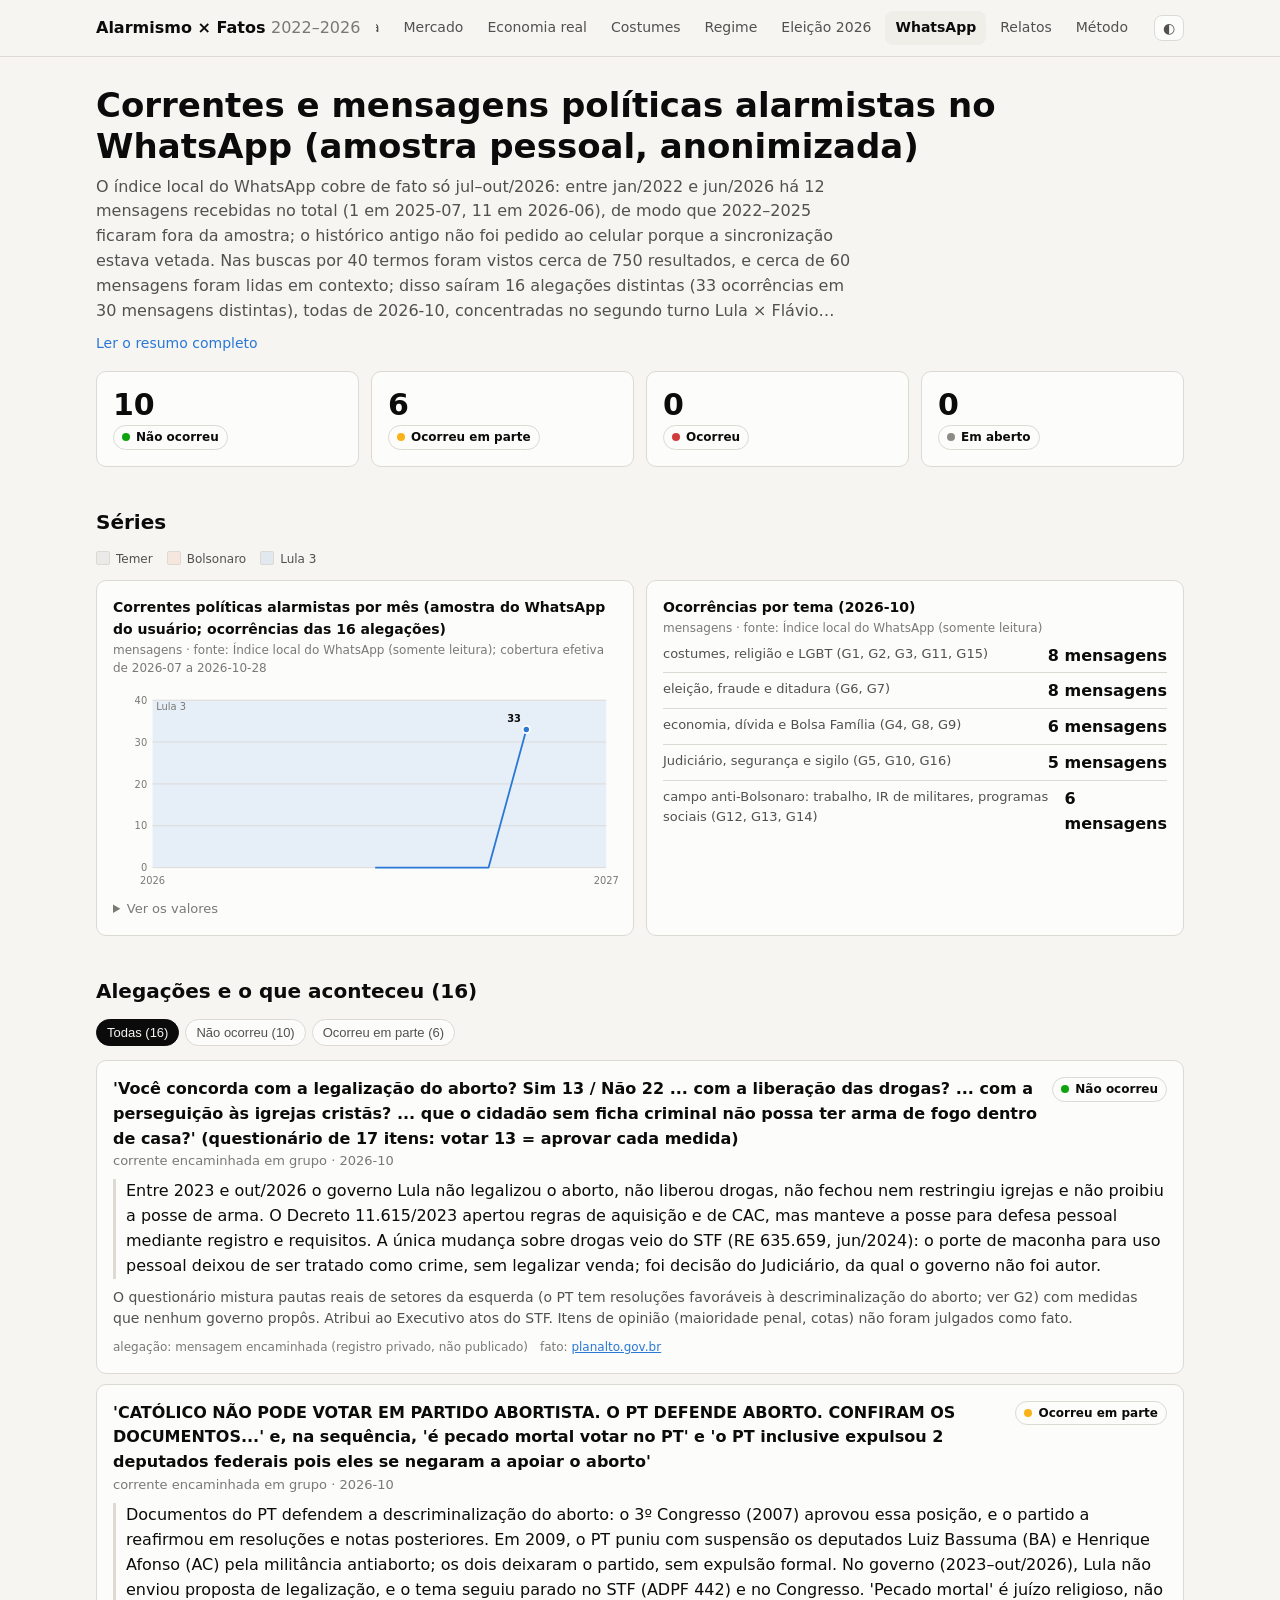
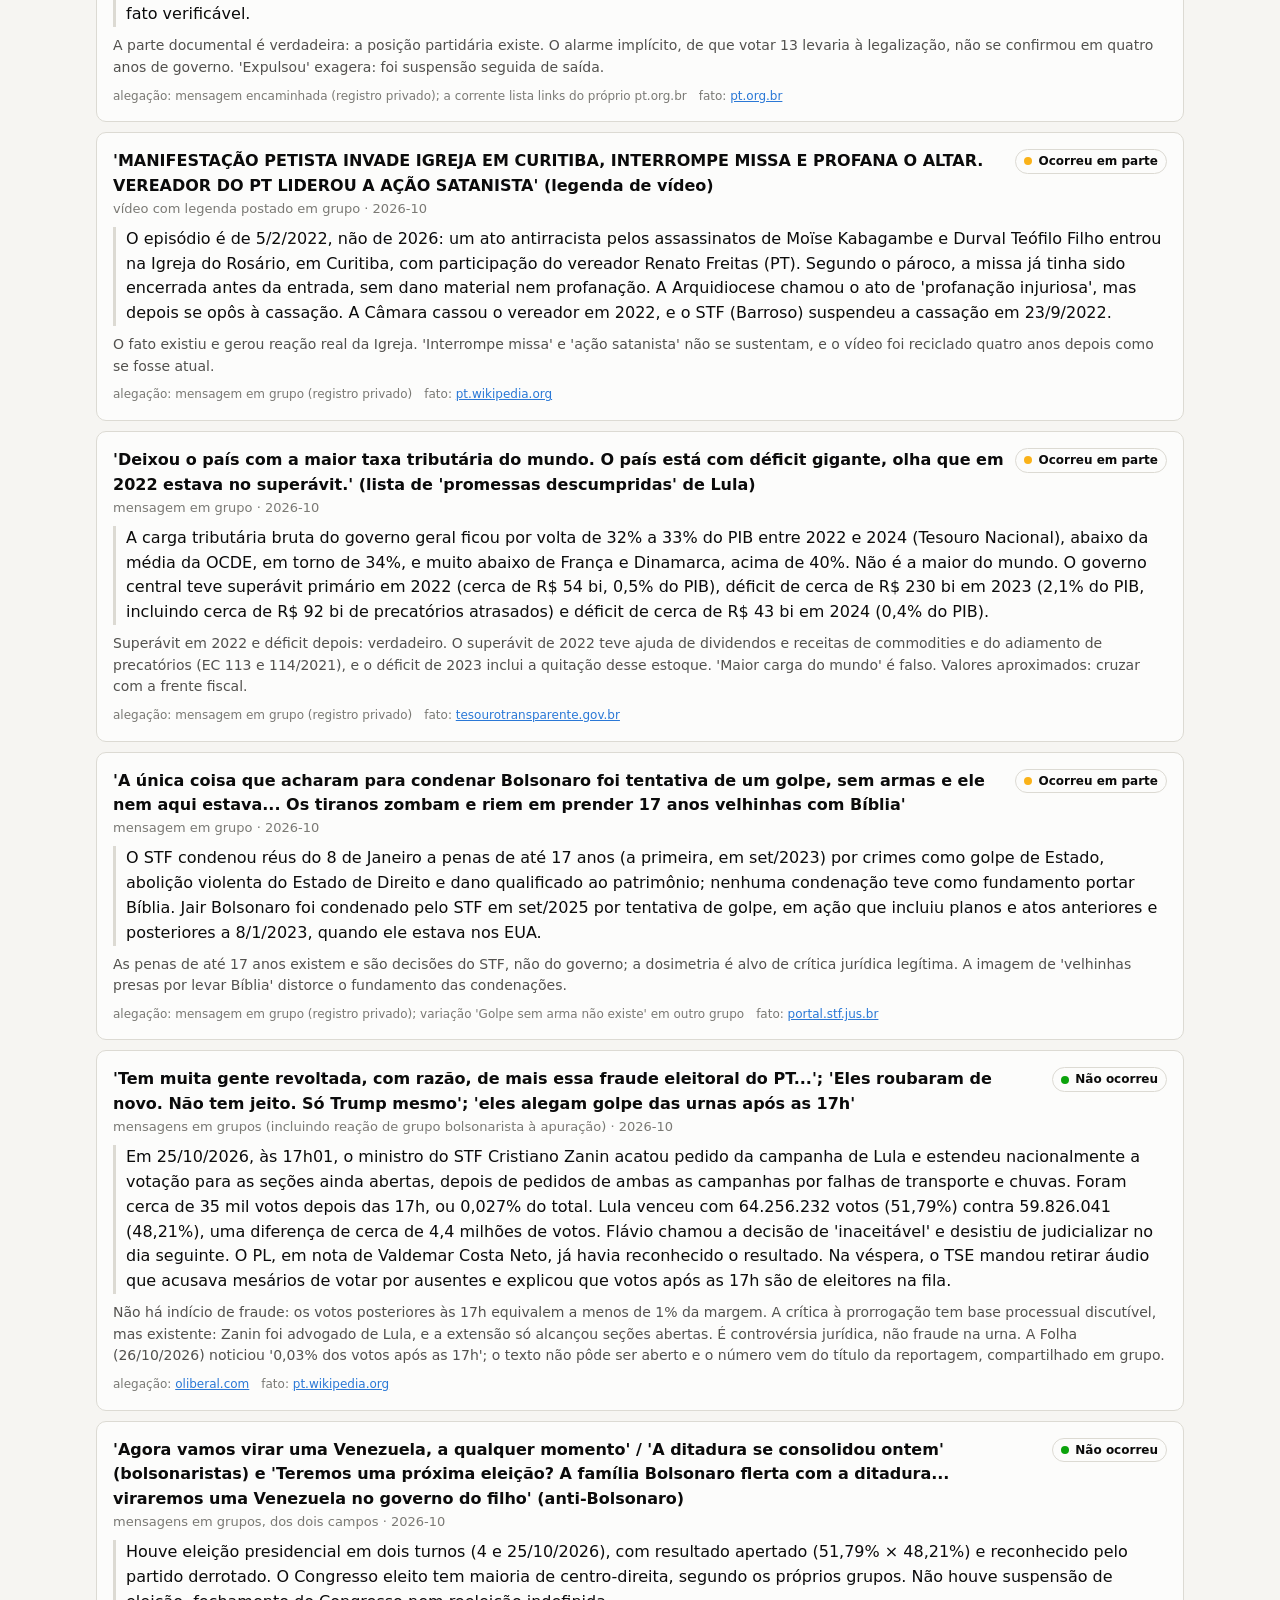
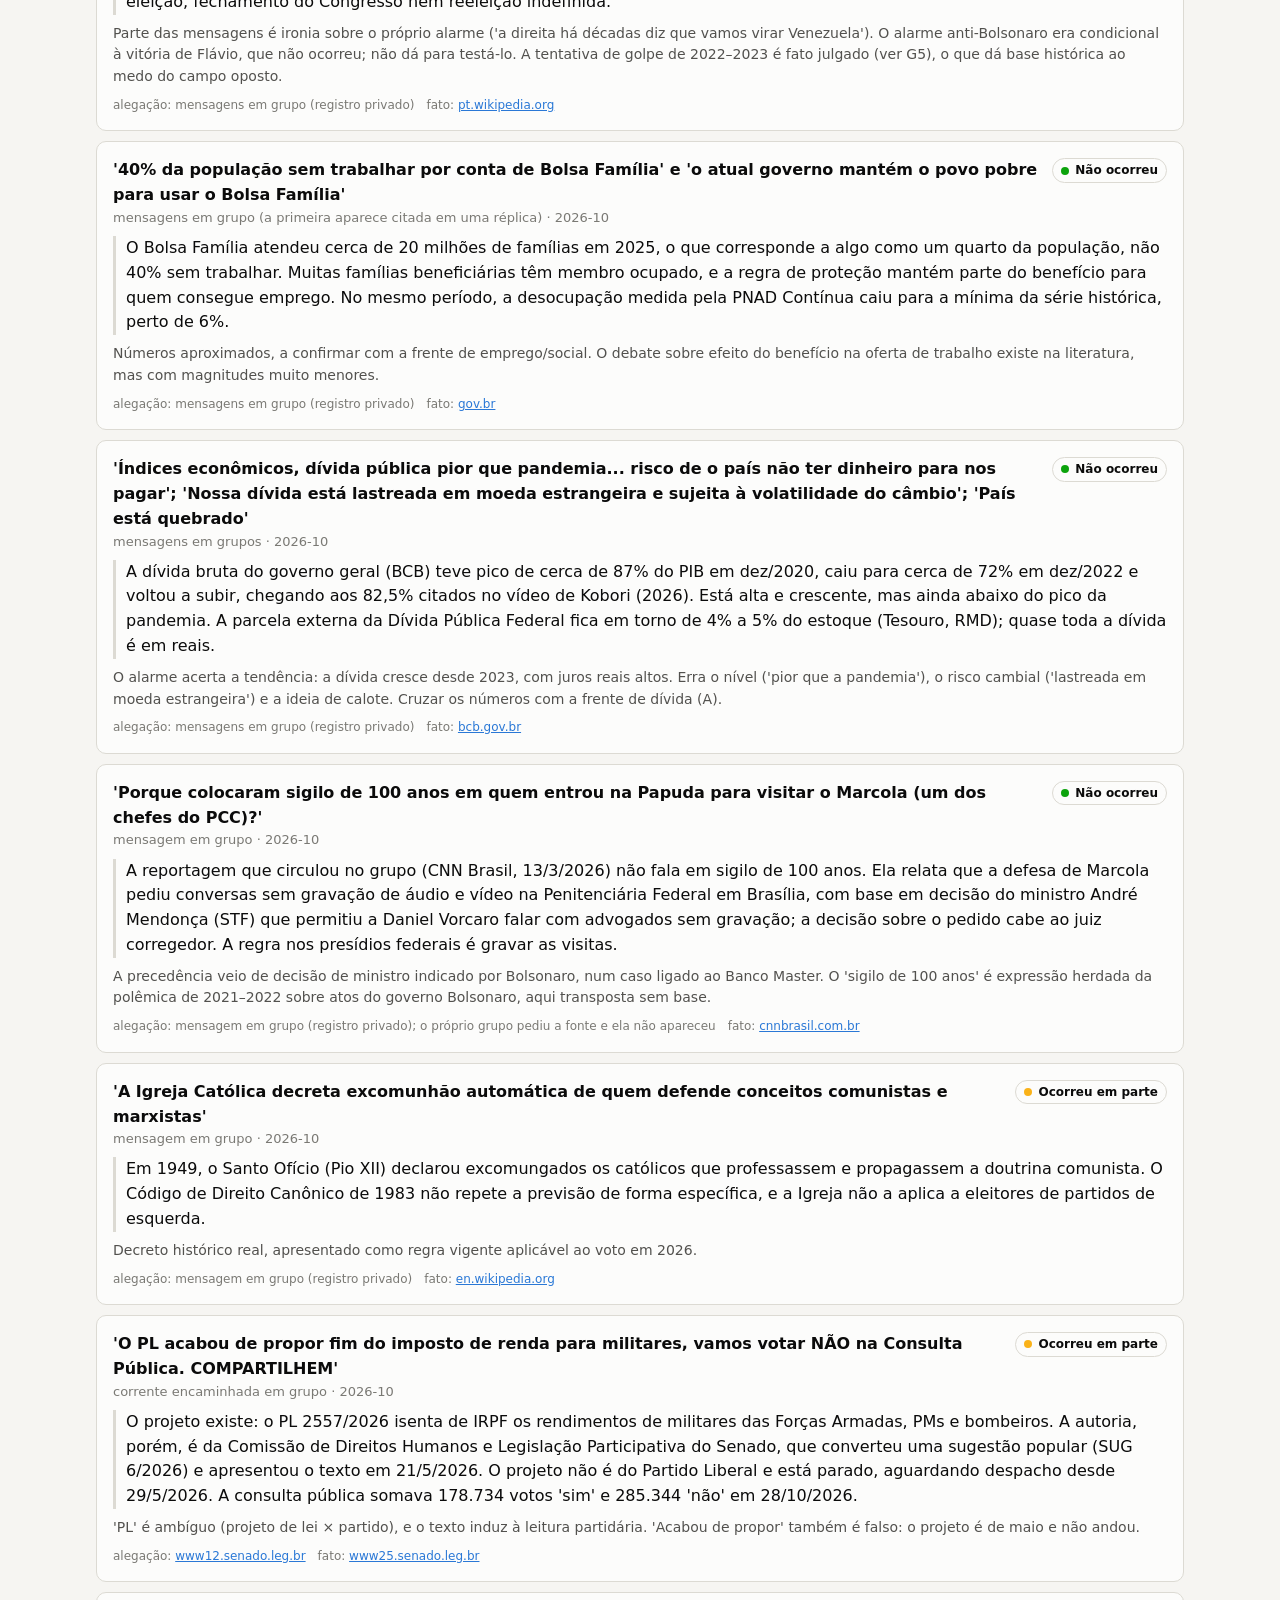
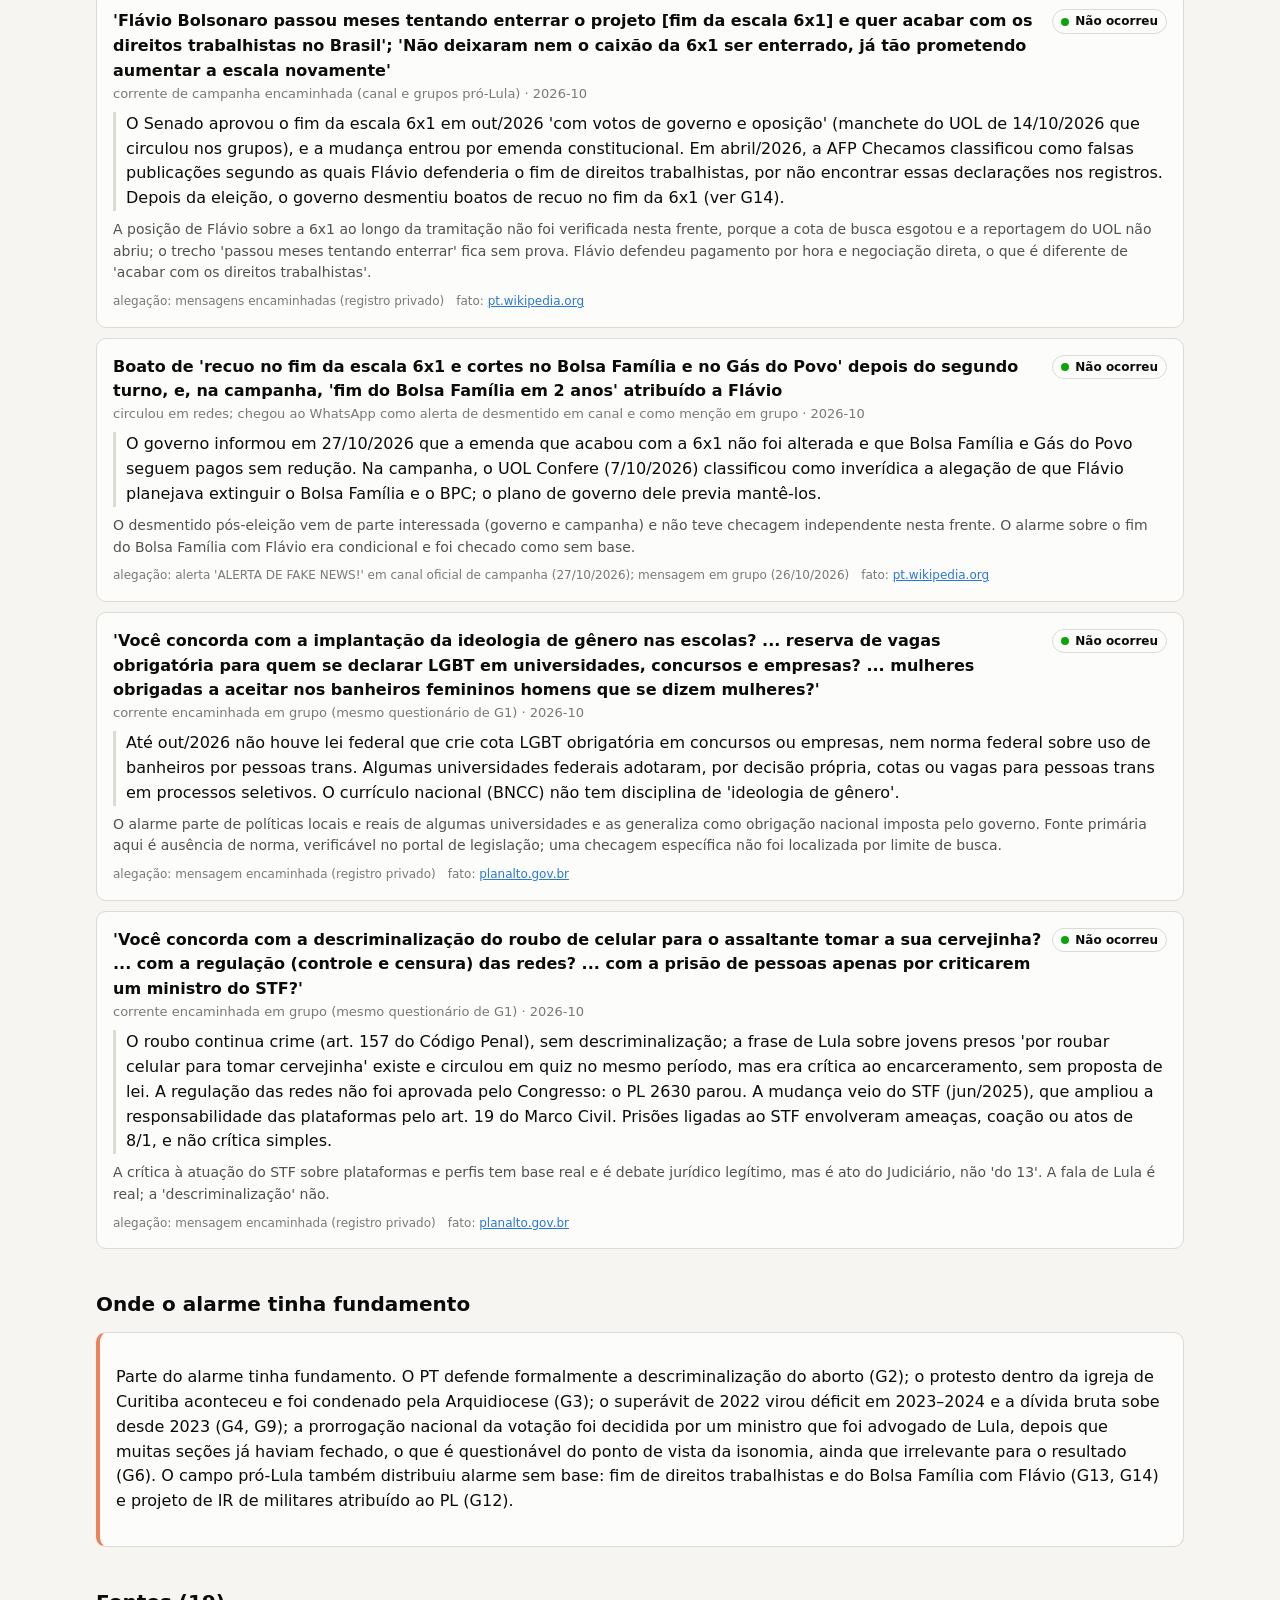
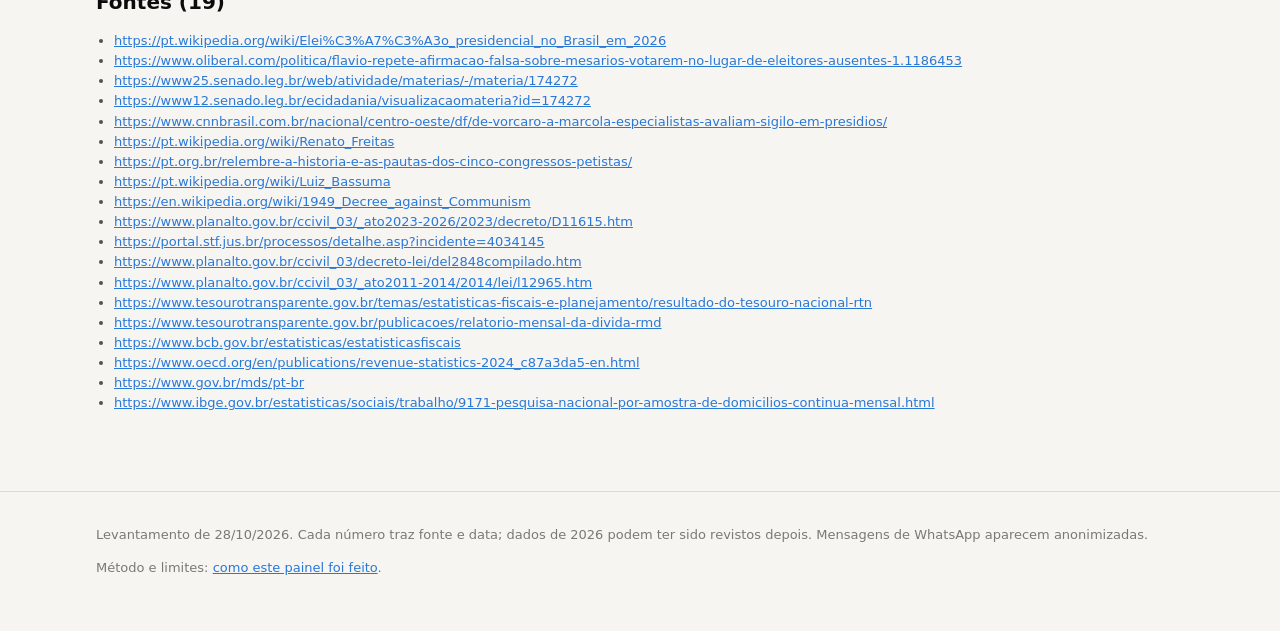
==== whatsapp.html @ 0f677ebc "Painel Alarmismo × Fatos (2022–2026) Oito frentes: dívida, mercado, economia real, costumes, regime," ====
<!doctype html>
<html lang="pt-BR">
<head>
<meta charset="utf-8">
<meta name="viewport" content="width=device-width, initial-scale=1">
<title>Correntes e mensagens políticas alarmistas no WhatsApp (amostra pessoal, anonimizada)</title>
<meta name="description" content="O índice local do WhatsApp cobre de fato só jul–out/2026: entre jan/2022 e jun/2026 há 12 mensagens recebidas no total (1 em 2025-07, 11 em 2026-06), de modo que 2022–2025 ficaram fora da amostra; o h">
<link rel="icon" href="data:image/svg+xml,%3Csvg xmlns='http://www.w3.org/2000/svg' viewBox='0 0 16 16'%3E%3Crect width='16' height='16' rx='3' fill='%232a78d6'/%3E%3Cpath d='M3 12l3-4 3 2 4-6' stroke='white' stroke-width='1.6' fill='none'/%3E%3C/svg%3E">
<link rel="stylesheet" href="assets/style.css">
</head>
<body data-page="G">
<main><div class="wrap"></div></main>
<script src="data/dados.js"></script>
<script src="assets/app.js"></script>
</body>
</html>
---- assets/style.css ----
:root {
  color-scheme: light;
  --bg: #f6f5f2;
  --surface: #fcfcfb;
  --surface-2: #efeee9;
  --line: #dcdad3;
  --text: #0b0b0b;
  --text-2: #52514e;
  --text-3: #7a7974;
  --accent: #2a78d6;
  --series-1: #2a78d6;
  --band-bolso: rgba(235, 104, 52, .10);
  --band-lula: rgba(42, 120, 214, .10);
  --band-temer: rgba(120, 120, 120, .08);
  --good: #0ca30c;
  --warning: #fab219;
  --serious: #ec835a;
  --critical: #d03b3b;
  --neutral: #8c8b86;
  --radius: 10px;
}
@media (prefers-color-scheme: dark) {
  :root:not([data-theme="light"]) {
    color-scheme: dark;
    --bg: #121211;
    --surface: #1a1a19;
    --surface-2: #232321;
    --line: #34342f;
    --text: #f0efec;
    --text-2: #c3c2b7;
    --text-3: #9a998f;
    --accent: #3987e5;
    --series-1: #3987e5;
    --band-bolso: rgba(217, 89, 38, .16);
    --band-lula: rgba(57, 135, 229, .16);
    --band-temer: rgba(160, 160, 160, .10);
  }
}
:root[data-theme="dark"] {
  color-scheme: dark;
  --bg: #121211;
  --surface: #1a1a19;
  --surface-2: #232321;
  --line: #34342f;
  --text: #f0efec;
  --text-2: #c3c2b7;
  --text-3: #9a998f;
  --accent: #3987e5;
  --series-1: #3987e5;
  --band-bolso: rgba(217, 89, 38, .16);
  --band-lula: rgba(57, 135, 229, .16);
  --band-temer: rgba(160, 160, 160, .10);
}

* { box-sizing: border-box; }
html { -webkit-text-size-adjust: 100%; }
body {
  margin: 0;
  background: var(--bg);
  color: var(--text);
  font: 16px/1.55 system-ui, -apple-system, "Segoe UI", Roboto, sans-serif;
}
a { color: var(--accent); }
.wrap { max-width: 1120px; margin: 0 auto; padding: 0 16px; }

/* topo */
header.top {
  position: sticky; top: 0; z-index: 10;
  background: color-mix(in srgb, var(--bg) 92%, transparent);
  backdrop-filter: blur(6px);
  border-bottom: 1px solid var(--line);
}
header.top .wrap { display: flex; align-items: center; gap: 16px; min-height: 56px; }
.brand { font-weight: 700; text-decoration: none; color: var(--text); white-space: nowrap; }
.brand span { color: var(--text-3); font-weight: 500; }
nav.tabs { display: flex; gap: 4px; overflow-x: auto; scrollbar-width: none; flex: 1; }
nav.tabs::-webkit-scrollbar { display: none; }
nav.tabs a {
  padding: 6px 10px; border-radius: 8px; text-decoration: none;
  color: var(--text-2); font-size: 14px; white-space: nowrap;
}
nav.tabs a:hover { background: var(--surface-2); }
nav.tabs a[aria-current="page"] { background: var(--surface-2); color: var(--text); font-weight: 600; }
@media (max-width: 640px) {
  header.top .wrap { flex-wrap: wrap; gap: 6px 12px; padding-top: 8px; }
  .brand { flex: 1; }
  nav.tabs { order: 3; flex-basis: 100%; padding-bottom: 8px; }
}
#theme {
  border: 1px solid var(--line); background: var(--surface); color: var(--text-2);
  border-radius: 8px; padding: 4px 8px; cursor: pointer; font-size: 14px;
}

/* corpo */
main { padding: 28px 0 64px; }
h1 { font-size: clamp(24px, 4vw, 34px); line-height: 1.2; margin: 0 0 8px; }
h2 { font-size: 20px; margin: 40px 0 12px; }
h3 { font-size: 16px; margin: 0 0 6px; }
.lede { color: var(--text-2); max-width: 760px; margin: 0 0 8px; }
.meta { color: var(--text-3); font-size: 13px; }
.lede.clamp { display: -webkit-box; -webkit-line-clamp: 6; -webkit-box-orient: vertical; overflow: hidden; }
.mais { border: 0; background: none; color: var(--accent); padding: 0; margin: 0 0 16px; cursor: pointer; font: inherit; font-size: 14px; }

.card {
  background: var(--surface); border: 1px solid var(--line);
  border-radius: var(--radius); padding: 16px;
}
.grid { display: grid; gap: 12px; }
.grid.k { grid-template-columns: repeat(auto-fit, minmax(170px, 1fr)); }
.grid.c2 { grid-template-columns: repeat(auto-fit, minmax(320px, 1fr)); }
@media (max-width: 400px) { .grid.c2 { grid-template-columns: 1fr; } }

.kpi .v { font-size: 30px; font-weight: 700; line-height: 1.1; font-variant-numeric: tabular-nums; }
.kpi .l { color: var(--text-2); font-size: 13px; margin-top: 4px; }

/* veredito */
.badge {
  display: inline-flex; align-items: center; gap: 6px;
  font-size: 12px; font-weight: 600; padding: 2px 8px; border-radius: 999px;
  border: 1px solid var(--line); color: var(--text); white-space: nowrap;
}
.badge i { width: 8px; height: 8px; border-radius: 50%; display: inline-block; }
.v-nao_ocorreu i { background: var(--good); }
.v-ocorreu_parcialmente i { background: var(--warning); }
.v-ocorreu i { background: var(--critical); }
.v-em_aberto i { background: var(--neutral); }

/* filtros */
.filters { display: flex; flex-wrap: wrap; gap: 6px; margin: 8px 0 14px; }
.filters button {
  border: 1px solid var(--line); background: var(--surface); color: var(--text-2);
  padding: 5px 10px; border-radius: 999px; cursor: pointer; font-size: 13px;
}
.filters button[aria-pressed="true"] { background: var(--text); color: var(--bg); border-color: var(--text); }

/* alegações */
.claims { display: grid; gap: 10px; }
.claim { display: grid; gap: 8px; }
.claim .head { display: flex; justify-content: space-between; gap: 10px; align-items: flex-start; }
.claim .quote { font-weight: 600; }
.claim .who { color: var(--text-3); font-size: 13px; }
.claim .fact { border-left: 3px solid var(--line); padding-left: 10px; }
.claim .note { color: var(--text-2); font-size: 14px; }
.claim .src { font-size: 12px; color: var(--text-3); display: flex; gap: 12px; flex-wrap: wrap; }

/* comparativo em blocos (sem tabela no celular) */
.cmp { display: grid; gap: 10px; }
.cmp .row { display: grid; grid-template-columns: 1.1fr 1fr 1fr; gap: 12px; }
.cmp .row > div:first-child { font-weight: 600; }
.cmp .lbl { display: none; font-size: 11px; text-transform: uppercase; letter-spacing: .04em; color: var(--text-3); }
.cmp .read { grid-column: 1 / -1; color: var(--text-2); font-size: 14px; }
.cmp .hdr { color: var(--text-3); font-size: 12px; text-transform: uppercase; letter-spacing: .04em; }
@media (max-width: 640px) {
  .cmp .row { grid-template-columns: 1fr; gap: 4px; }
  .cmp .hdr { display: none; }
  .cmp .lbl { display: block; }
}
.sw { display: inline-block; width: 10px; height: 10px; border-radius: 2px; margin-right: 6px; vertical-align: middle; }
.sw.b { background: var(--serious); }
.sw.l { background: var(--series-1); }

/* gráficos */
.chart { position: relative; }
.chart svg { width: 100%; height: auto; display: block; overflow: visible; }
.chart .ttl { font-weight: 600; font-size: 14px; }
.chart .sub { color: var(--text-3); font-size: 12px; margin-bottom: 6px; }
.chart text { fill: var(--text-3); font-size: 11px; }
.chart .grid-l { stroke: var(--line); stroke-width: 1; }
.chart .ln { fill: none; stroke: var(--series-1); stroke-width: 2; stroke-linejoin: round; }
.chart .dot { fill: var(--series-1); stroke: var(--surface); stroke-width: 2; }
.chart .band-b { fill: var(--band-bolso); }
.chart .band-l { fill: var(--band-lula); }
.chart .band-t { fill: var(--band-temer); }
.chart .xh { stroke: var(--text-3); stroke-width: 1; stroke-dasharray: 3 3; }
.vals { display: grid; gap: 6px; margin-top: 6px; }
.val { display: flex; justify-content: space-between; gap: 12px; border-bottom: 1px solid var(--line); padding-bottom: 4px; }
.val:last-child { border-bottom: 0; }
.vt { color: var(--text-2); font-size: 13px; }
.vv { font-weight: 600; font-variant-numeric: tabular-nums; }
.tip {
  position: absolute; pointer-events: none; background: var(--text); color: var(--bg);
  font-size: 12px; padding: 6px 8px; border-radius: 6px; white-space: nowrap;
  transform: translate(-50%, -110%); opacity: 0; transition: opacity .08s;
}
.legend-bands { display: flex; gap: 14px; flex-wrap: wrap; font-size: 12px; color: var(--text-2); margin: 4px 0 12px; }
.legend-bands span::before {
  content: ""; display: inline-block; width: 12px; height: 12px; border-radius: 2px;
  margin-right: 6px; vertical-align: -2px; border: 1px solid var(--line);
}
.legend-bands .t::before { background: var(--band-temer); }
.legend-bands .b::before { background: var(--band-bolso); }
.legend-bands .l::before { background: var(--band-lula); }
details.tbl { margin-top: 8px; font-size: 13px; }
details.tbl summary { cursor: pointer; color: var(--text-3); }
details.tbl ol { columns: 2; margin: 6px 0 0; padding-left: 20px; color: var(--text-2); font-variant-numeric: tabular-nums; }

/* barras empilhadas do índice */
.stack { display: flex; height: 14px; border-radius: 4px; overflow: hidden; gap: 2px; background: var(--surface-2); }
.stack > div { min-width: 2px; }
.stack .nao_ocorreu { background: var(--good); }
.stack .ocorreu_parcialmente { background: var(--warning); }
.stack .ocorreu { background: var(--critical); }
.stack .em_aberto { background: var(--neutral); }
.frente-card { text-decoration: none; color: inherit; display: grid; gap: 10px; }
.frente-card:hover { border-color: var(--text-3); }
.counts { display: flex; gap: 10px; flex-wrap: wrap; font-size: 12px; color: var(--text-2); }

.callout { border-left: 4px solid var(--warning); }
.contra { border-left: 4px solid var(--serious); }
.video { aspect-ratio: 16 / 9; width: 100%; max-width: 720px; display: block; border: 0; border-radius: var(--radius); }
.capa { position: relative; padding: 0; overflow: hidden; cursor: pointer; background: #000; }
.capa img { width: 100%; height: 100%; object-fit: cover; display: block; opacity: .85; }
.capa .play {
  position: absolute; left: 50%; top: 50%; transform: translate(-50%, -50%);
  width: 64px; height: 64px; border-radius: 50%; background: rgba(0,0,0,.7); color: #fff;
  font-size: 26px; display: grid; place-items: center; padding-left: 4px;
}
.capa:hover img { opacity: 1; }
ul.fontes { font-size: 13px; color: var(--text-2); padding-left: 18px; word-break: break-word; }
footer { color: var(--text-3); font-size: 13px; border-top: 1px solid var(--line); padding: 20px 0 40px; }
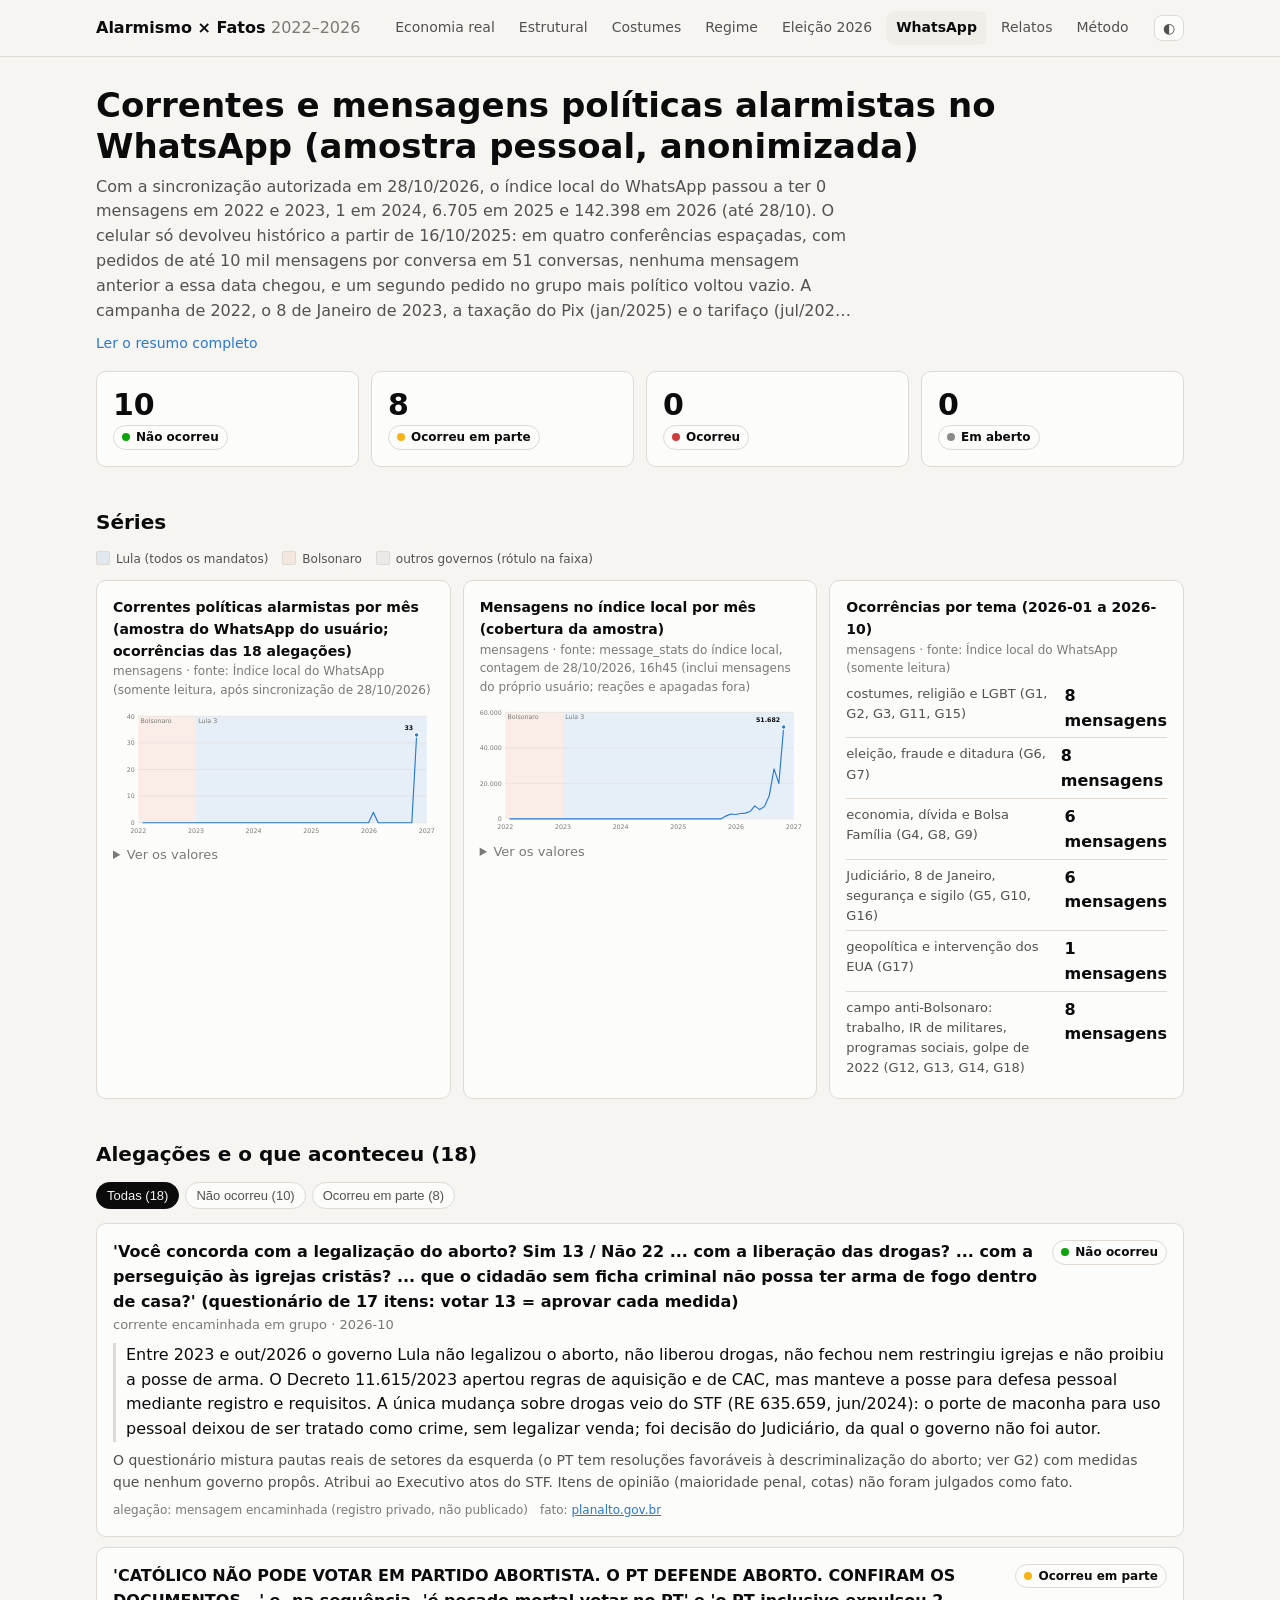
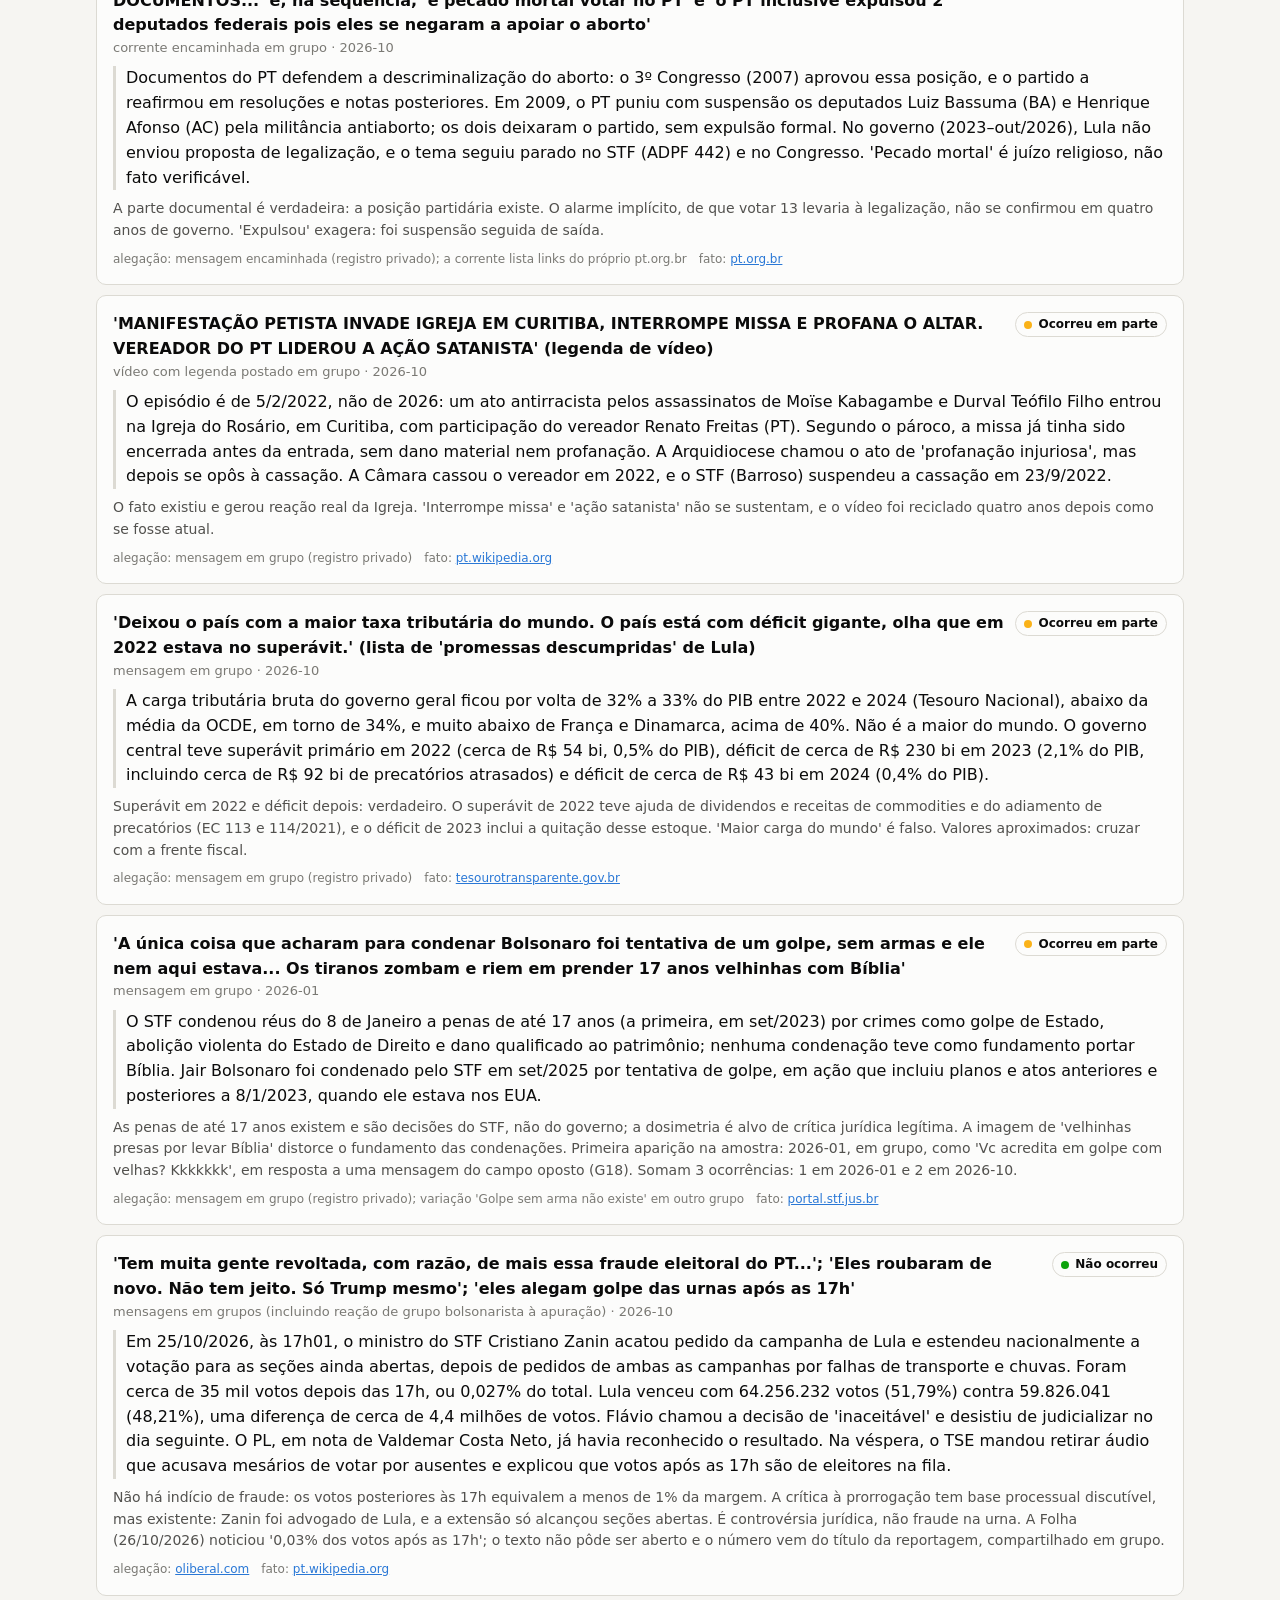
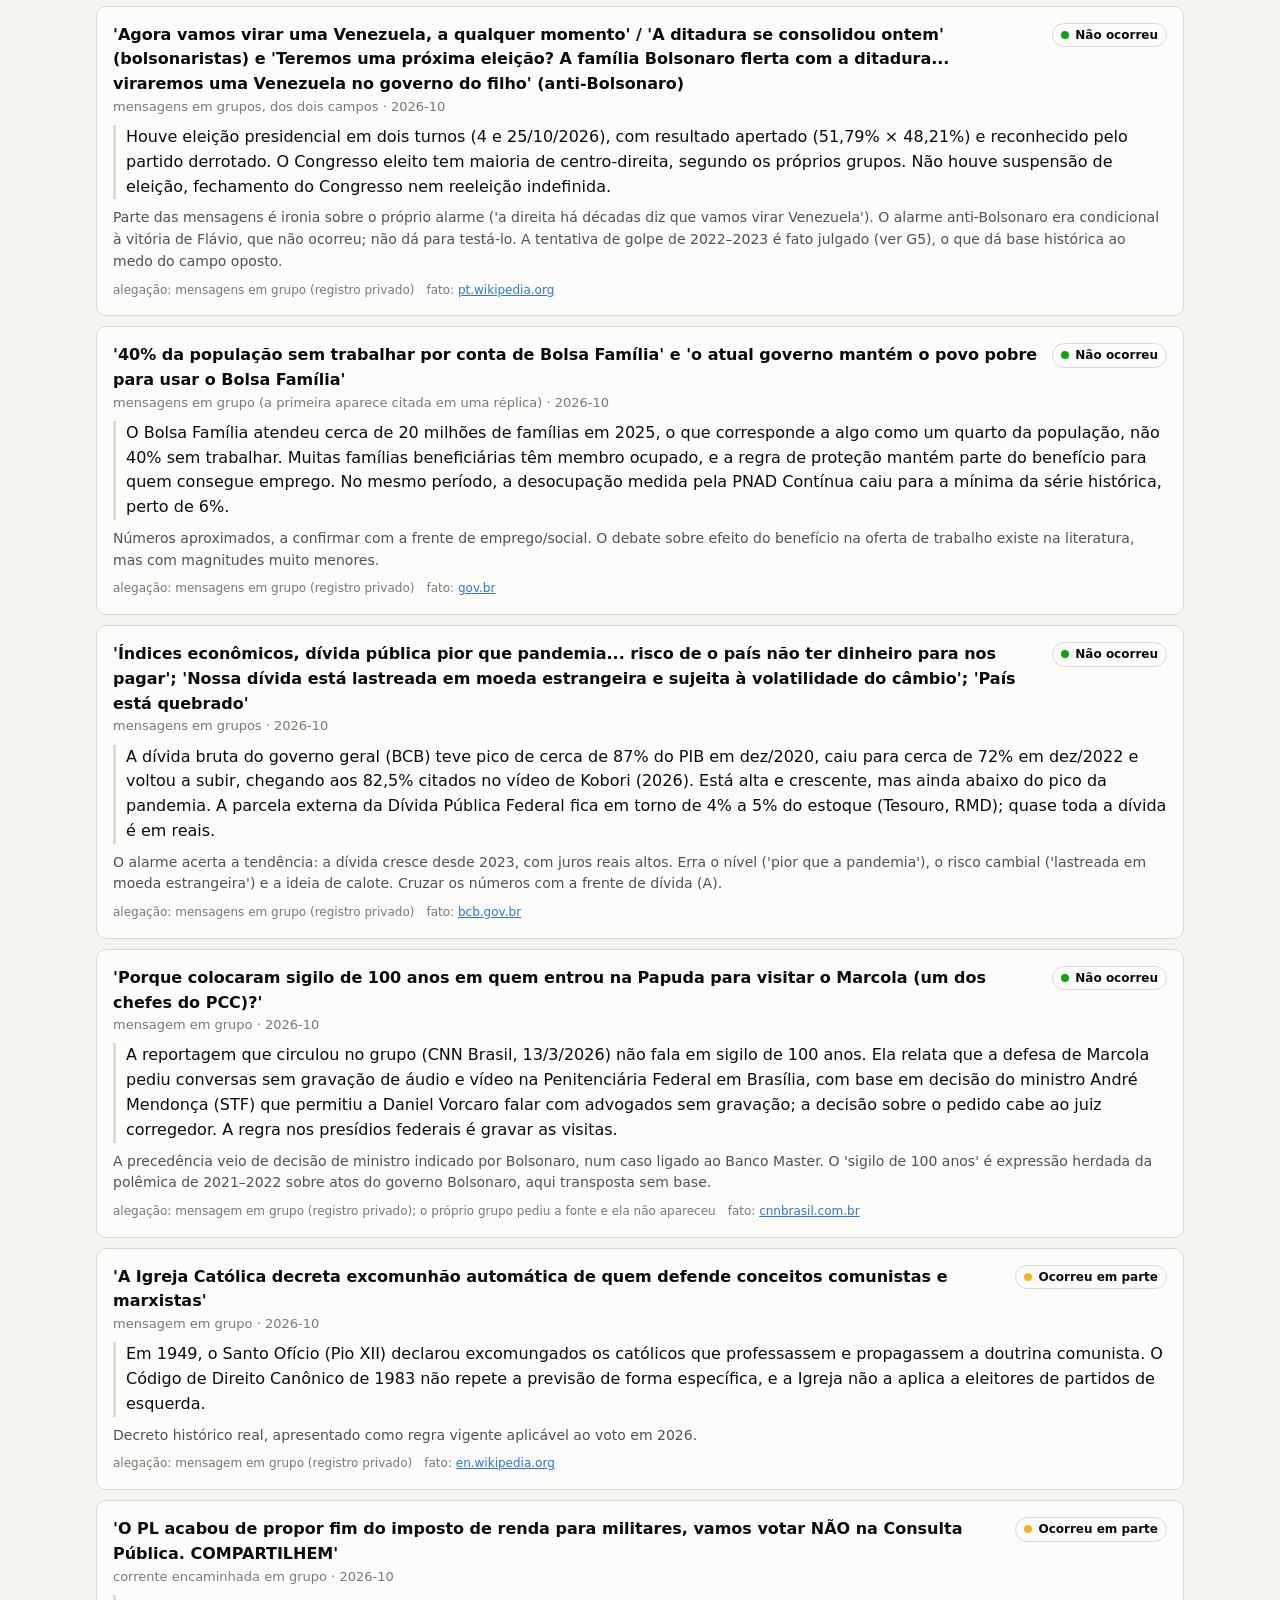
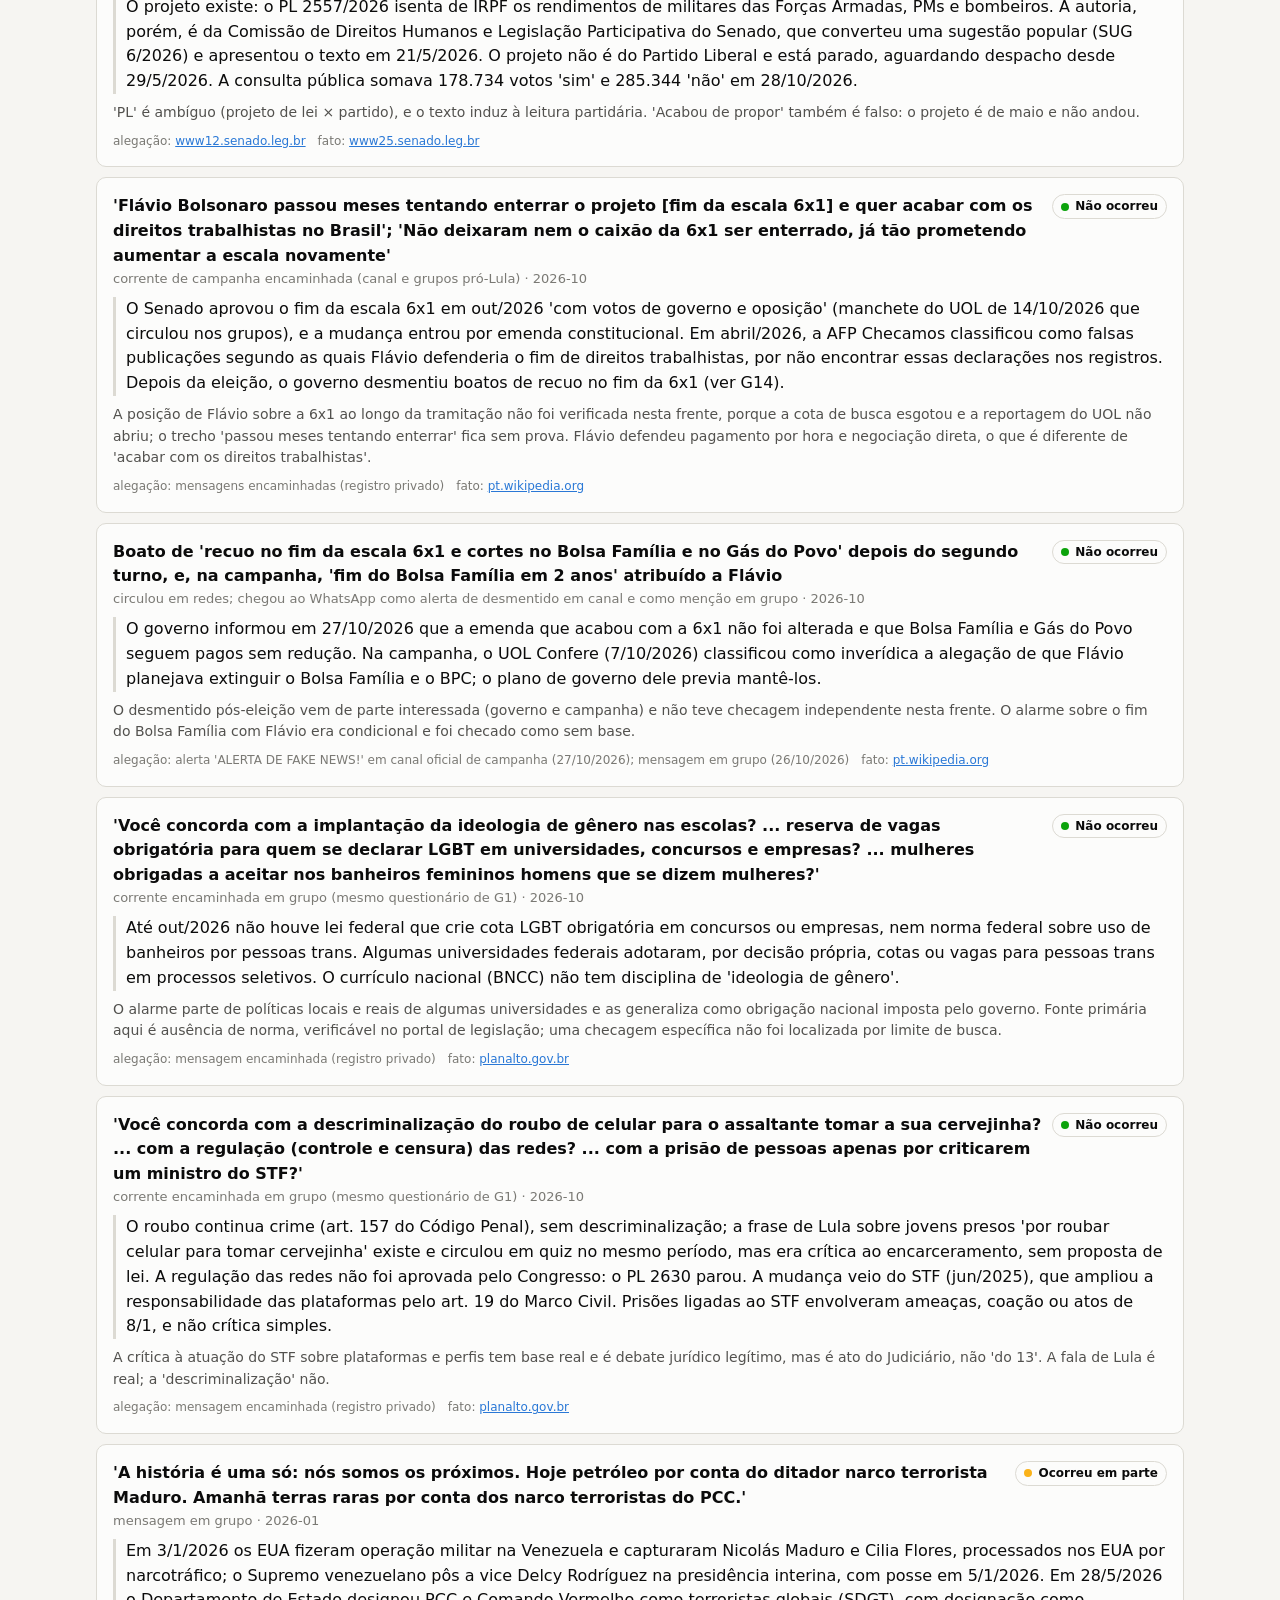
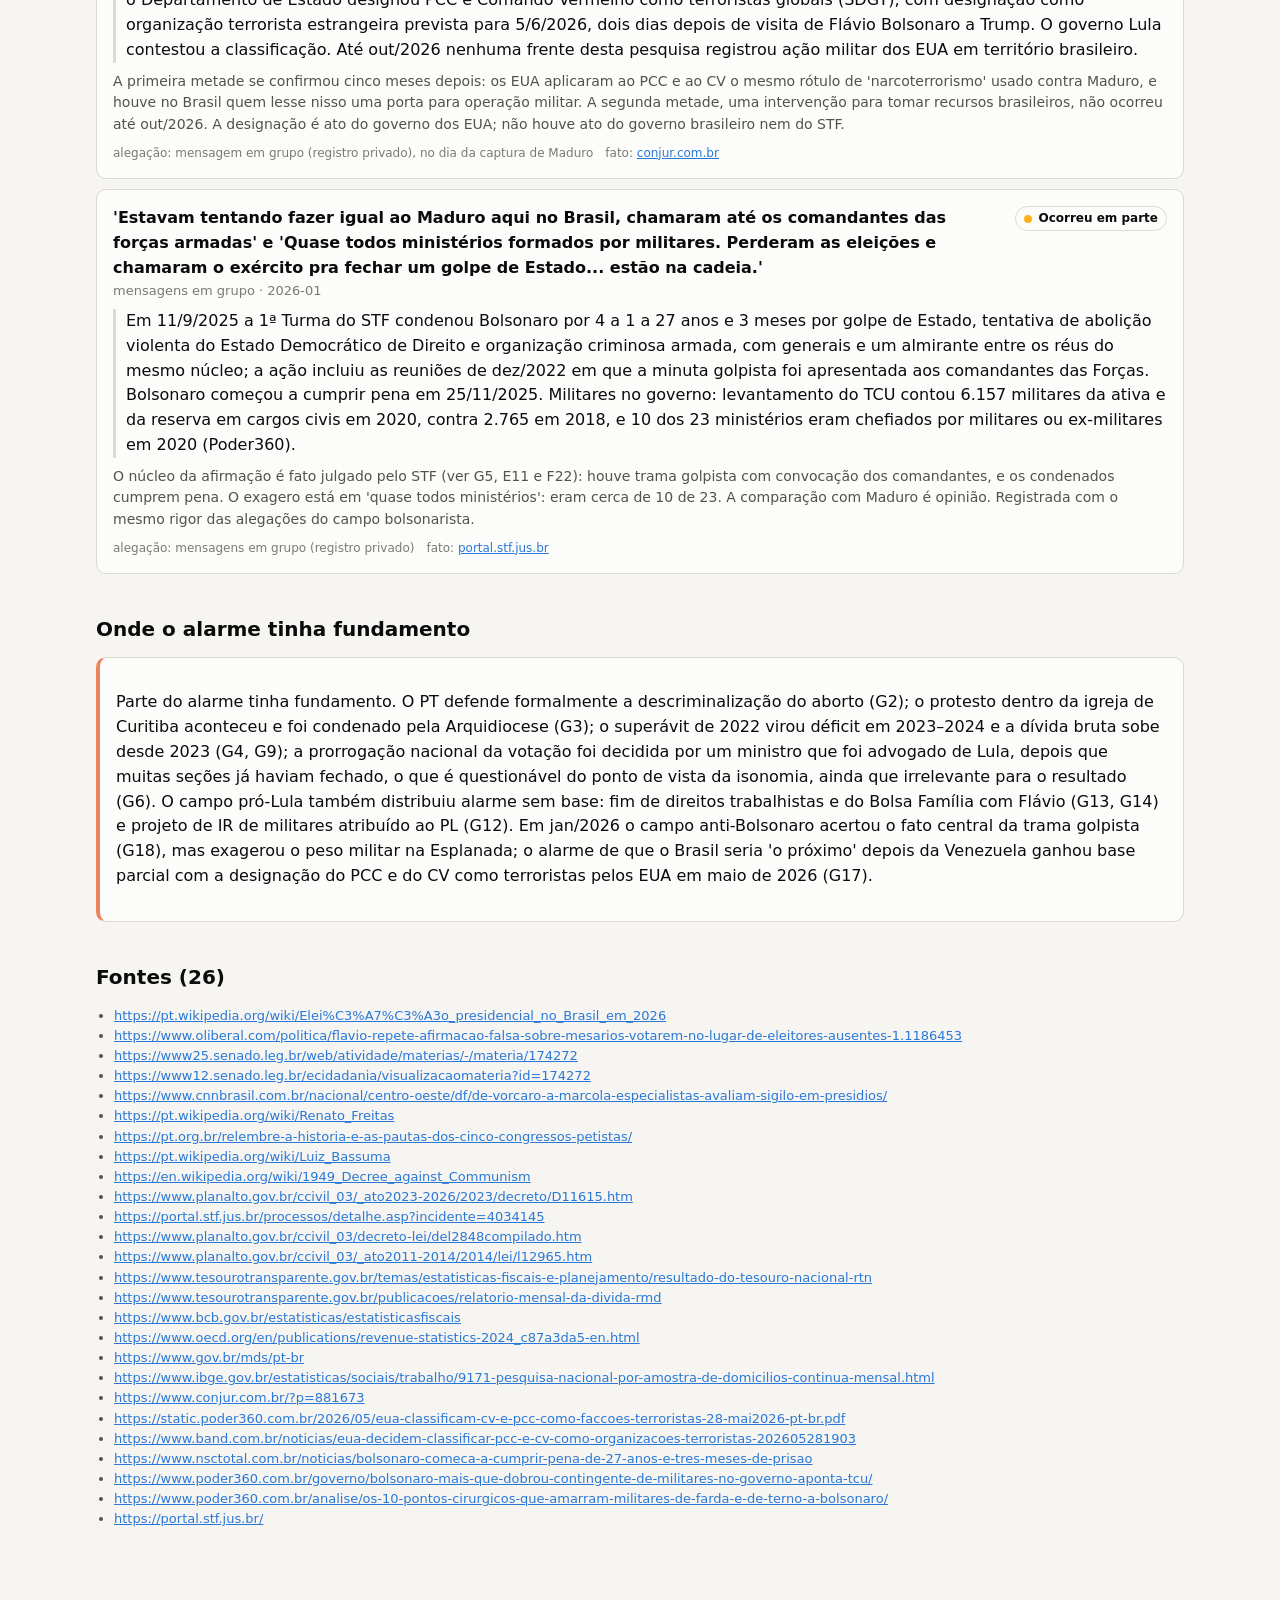
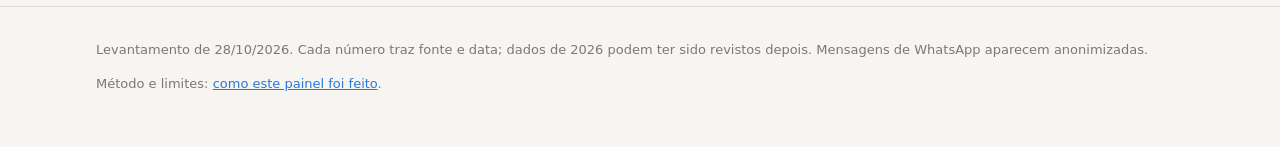
==== commit 1a3a965d: "Quatro páginas novas e síntese de longo prazo Dívida a fundo (fatores condicionantes do BCB, precató" ====
--- a/whatsapp.html
+++ b/whatsapp.html
@@ -4,7 +4,7 @@
 <meta charset="utf-8">
 <meta name="viewport" content="width=device-width, initial-scale=1">
 <title>Correntes e mensagens políticas alarmistas no WhatsApp (amostra pessoal, anonimizada)</title>
-<meta name="description" content="O índice local do WhatsApp cobre de fato só jul–out/2026: entre jan/2022 e jun/2026 há 12 mensagens recebidas no total (1 em 2025-07, 11 em 2026-06), de modo que 2022–2025 ficaram fora da amostra; o h">
+<meta name="description" content="Com a sincronização autorizada em 28/10/2026, o índice local do WhatsApp passou a ter 0 mensagens em 2022 e 2023, 1 em 2024, 6.705 em 2025 e 142.398 em 2026 (até 28/10). O celular só devolveu históric">
 <link rel="icon" href="data:image/svg+xml,%3Csvg xmlns='http://www.w3.org/2000/svg' viewBox='0 0 16 16'%3E%3Crect width='16' height='16' rx='3' fill='%232a78d6'/%3E%3Cpath d='M3 12l3-4 3 2 4-6' stroke='white' stroke-width='1.6' fill='none'/%3E%3C/svg%3E">
 <link rel="stylesheet" href="assets/style.css">
 </head>
--- a/assets/style.css
+++ b/assets/style.css
@@ -12,6 +12,7 @@
   --band-bolso: rgba(235, 104, 52, .10);
   --band-lula: rgba(42, 120, 214, .10);
   --band-temer: rgba(120, 120, 120, .08);
+  --band-temer2: rgba(120, 120, 120, .16);
   --good: #0ca30c;
   --warning: #fab219;
   --serious: #ec835a;
@@ -34,6 +35,7 @@
     --band-bolso: rgba(217, 89, 38, .16);
     --band-lula: rgba(57, 135, 229, .16);
     --band-temer: rgba(160, 160, 160, .10);
+    --band-temer2: rgba(160, 160, 160, .20);
   }
 }
 :root[data-theme="dark"] {
@@ -50,6 +52,7 @@
   --band-bolso: rgba(217, 89, 38, .16);
   --band-lula: rgba(57, 135, 229, .16);
   --band-temer: rgba(160, 160, 160, .10);
+  --band-temer2: rgba(160, 160, 160, .20);
 }
 
 * { box-sizing: border-box; }
@@ -187,6 +190,14 @@
   content: ""; display: inline-block; width: 12px; height: 12px; border-radius: 2px;
   margin-right: 6px; vertical-align: -2px; border: 1px solid var(--line);
 }
+.chart .band-l2 { fill: var(--band-lula); }
+.chart .band-t2 { fill: var(--band-temer2); }
+.kv { display: grid; gap: 8px; align-content: start; }
+.kvr { display: grid; gap: 2px; font-size: 14px; border-top: 1px solid var(--line); padding-top: 6px; }
+.kk { font-size: 11px; text-transform: uppercase; letter-spacing: .04em; color: var(--text-3); }
+.sub3 { margin: 16px 0 8px; color: var(--text-2); }
+.analise { display: grid; gap: 12px; }
+.analise p { max-width: 78ch; }
 .legend-bands .t::before { background: var(--band-temer); }
 .legend-bands .b::before { background: var(--band-bolso); }
 .legend-bands .l::before { background: var(--band-lula); }
